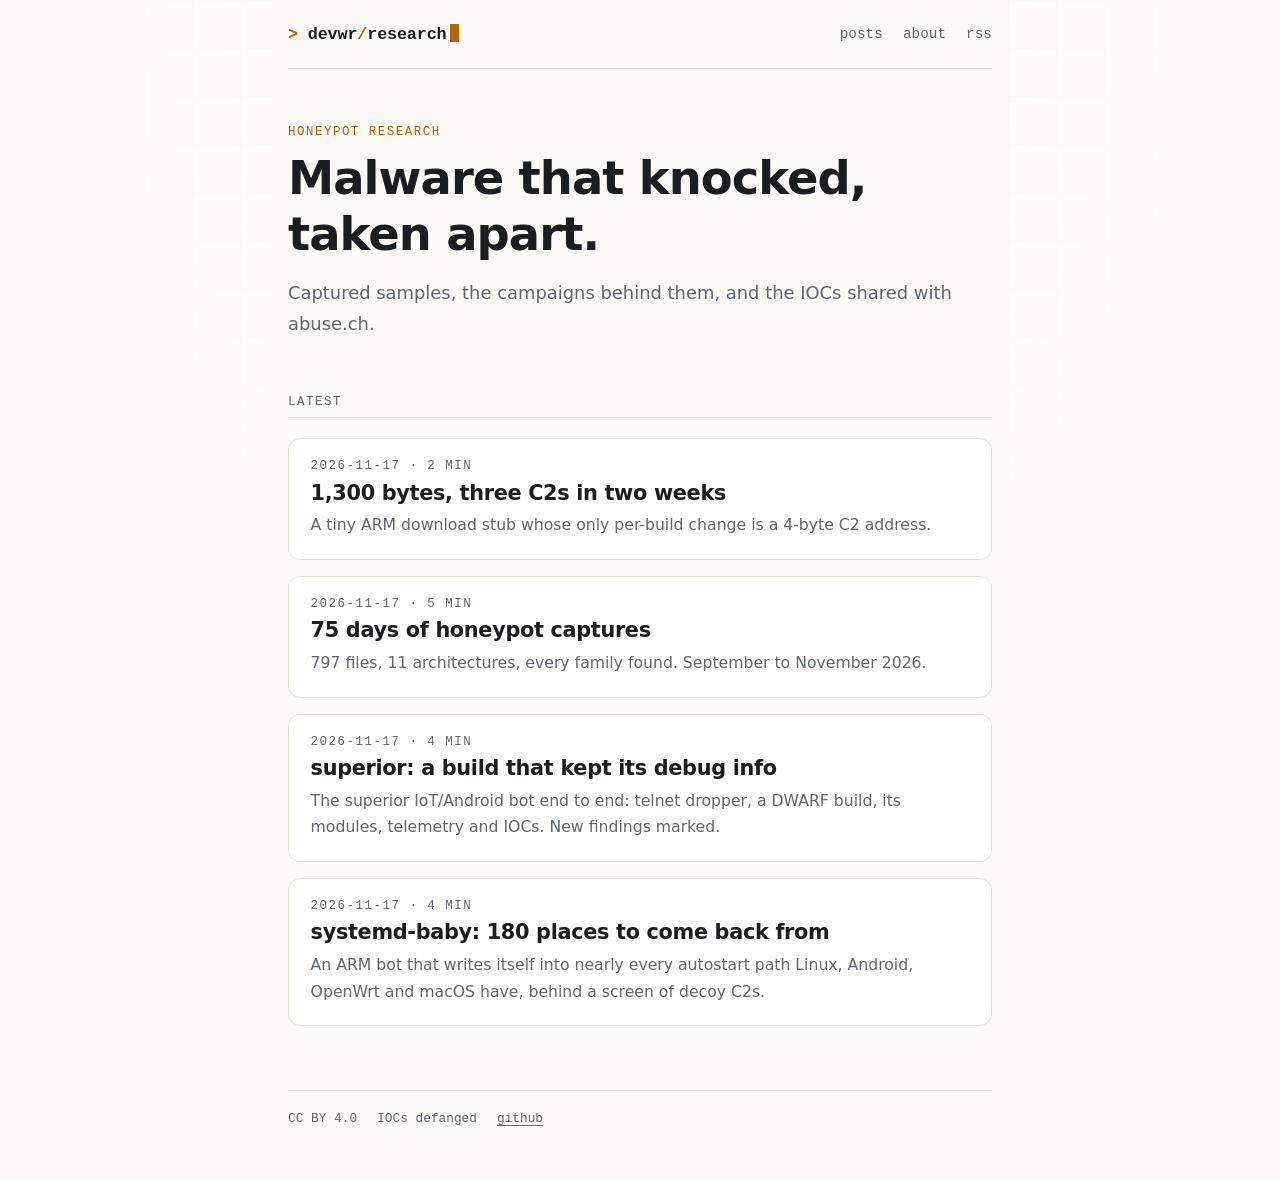
==== index.html @ f3afcae4 "Publish 2026-11-17" ====
<!doctype html><html lang=en><head><meta charset=utf-8><meta name=viewport content="width=device-width,initial-scale=1"><meta http-equiv=Content-Security-Policy content="default-src 'none'; style-src 'self'; img-src 'self'; base-uri 'none'; form-action 'none'"><meta name=referrer content="no-referrer"><meta name=color-scheme content="dark light"><title>devwr research</title><meta name=description content="Honeypot captures, taken apart."><link rel=icon href=/favicon.svg type=image/svg+xml><link rel=stylesheet href=/css/site.min.800e7db0e15e0039b1f2920bc095db8e3c00b5fc081d60bb5a88231009c711d7.css integrity="sha256-gA59sOFeADmx8pILwJXbjjwAtfwIHWC7WogjEAnHEdc="><link rel=alternate type=application/rss+xml href=/index.xml title="devwr research"><meta name=generator content="Hugo 0.170.1"></head><body><header class=site><a class=brand href=/><span class=prompt>></span> devwr<span class=slash>/</span>research<span class=cursor aria-hidden=true></span></a><nav><a href=/posts/>posts</a><a href=/about/>about</a><a href=/index.xml>rss</a></nav></header><main><section class=hero><p class=kicker>honeypot research</p><h1>Malware that knocked, taken apart.</h1><p class=lede>Captured samples, the campaigns behind them, and the IOCs shared with abuse.ch.</p></section><h2 class=section-label>Latest</h2><ol class=cards><li><a class=card href=/posts/2026-11-1300-byte-arm-stub/><span class=meta><time datetime=2026-11-17>2026-11-17</time> · 2 min</span>
<span class=card-title>1,300 bytes, three C2s in two weeks</span>
<span class=card-desc>A tiny ARM download stub whose only per-build change is a 4-byte C2 address.</span></a></li><li><a class=card href=/posts/2026-11-75-days-of-honeypot-captures/><span class=meta><time datetime=2026-11-17>2026-11-17</time> · 5 min</span>
<span class=card-title>75 days of honeypot captures</span>
<span class=card-desc>797 files, 11 architectures, every family found. September to November 2026.</span></a></li><li><a class=card href=/posts/2026-11-superior-debug-build/><span class=meta><time datetime=2026-11-17>2026-11-17</time> · 4 min</span>
<span class=card-title>superior: a build that kept its debug info</span>
<span class=card-desc>The superior IoT/Android bot end to end: telnet dropper, a DWARF build, its modules, telemetry and IOCs. New findings marked.</span></a></li><li><a class=card href=/posts/2026-11-systemd-baby/><span class=meta><time datetime=2026-11-17>2026-11-17</time> · 4 min</span>
<span class=card-title>systemd-baby: 180 places to come back from</span>
<span class=card-desc>An ARM bot that writes itself into nearly every autostart path Linux, Android, OpenWrt and macOS have, behind a screen of decoy C2s.</span></a></li></ol></main><footer class=site><span>CC BY 4.0</span><span>IOCs defanged</span><a href=https://github.com/ChrisSewell>github</a></footer></body></html>
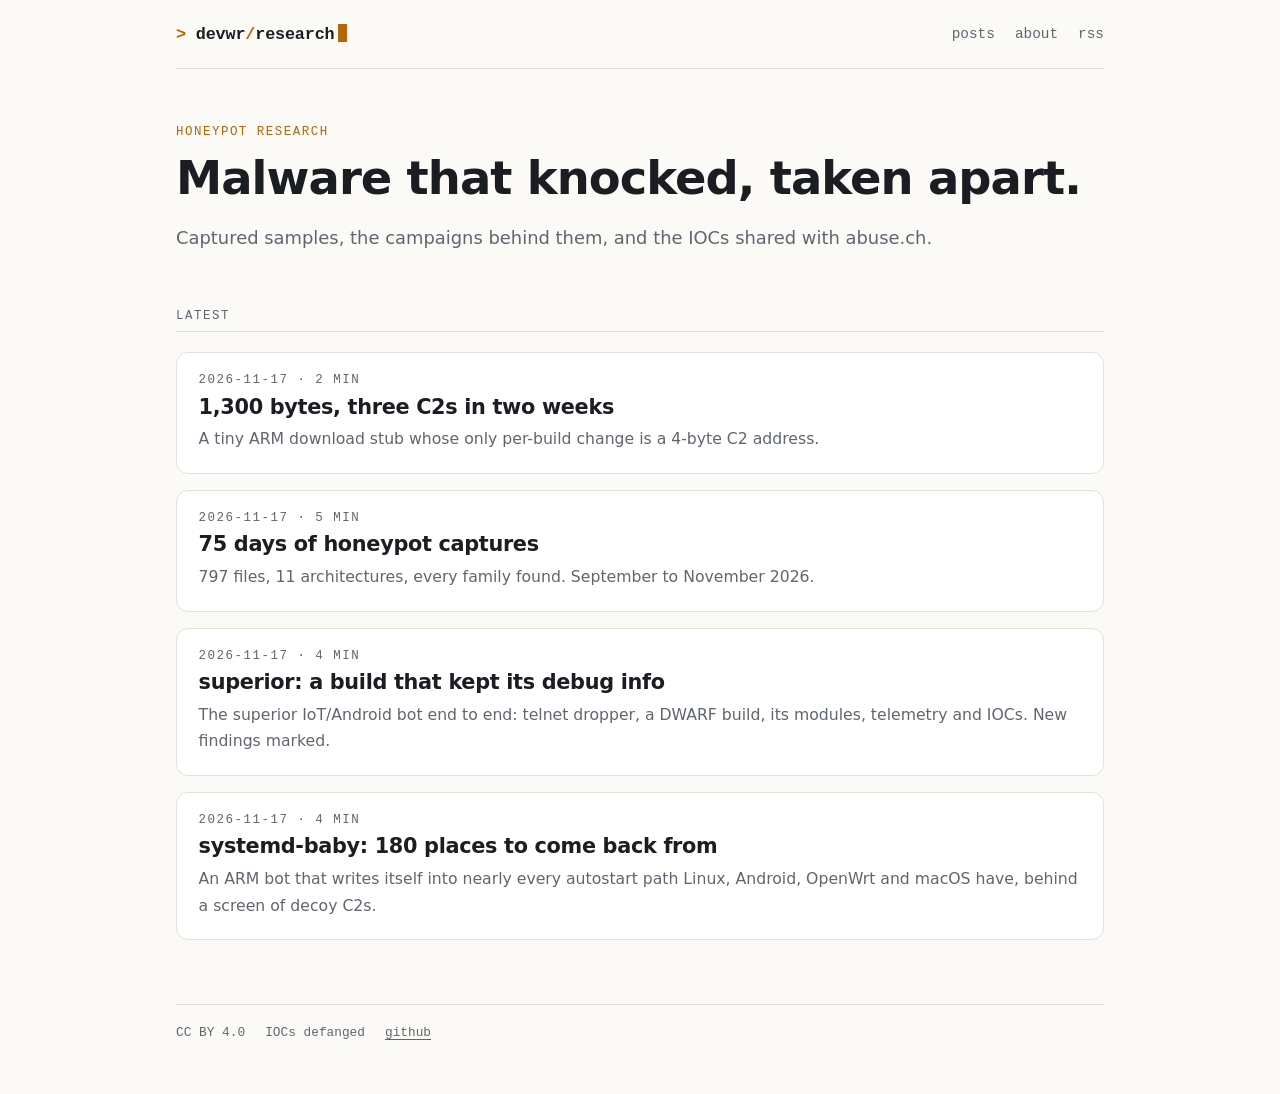
==== commit 8fe3824d: "Publish 2026-11-17" ====
--- a/index.html
+++ b/index.html
@@ -1,4 +1,4 @@
-<!doctype html><html lang=en><head><meta charset=utf-8><meta name=viewport content="width=device-width,initial-scale=1"><meta http-equiv=Content-Security-Policy content="default-src 'none'; style-src 'self'; img-src 'self'; base-uri 'none'; form-action 'none'"><meta name=referrer content="no-referrer"><meta name=color-scheme content="dark light"><title>devwr research</title><meta name=description content="Honeypot captures, taken apart."><link rel=icon href=/favicon.svg type=image/svg+xml><link rel=stylesheet href=/css/site.min.800e7db0e15e0039b1f2920bc095db8e3c00b5fc081d60bb5a88231009c711d7.css integrity="sha256-gA59sOFeADmx8pILwJXbjjwAtfwIHWC7WogjEAnHEdc="><link rel=alternate type=application/rss+xml href=/index.xml title="devwr research"><meta name=generator content="Hugo 0.170.1"></head><body><header class=site><a class=brand href=/><span class=prompt>></span> devwr<span class=slash>/</span>research<span class=cursor aria-hidden=true></span></a><nav><a href=/posts/>posts</a><a href=/about/>about</a><a href=/index.xml>rss</a></nav></header><main><section class=hero><p class=kicker>honeypot research</p><h1>Malware that knocked, taken apart.</h1><p class=lede>Captured samples, the campaigns behind them, and the IOCs shared with abuse.ch.</p></section><h2 class=section-label>Latest</h2><ol class=cards><li><a class=card href=/posts/2026-11-1300-byte-arm-stub/><span class=meta><time datetime=2026-11-17>2026-11-17</time> · 2 min</span>
+<!doctype html><html lang=en><head><meta charset=utf-8><meta name=viewport content="width=device-width,initial-scale=1"><meta http-equiv=Content-Security-Policy content="default-src 'none'; style-src 'self'; img-src 'self'; base-uri 'none'; form-action 'none'"><meta name=referrer content="no-referrer"><meta name=color-scheme content="dark light"><title>devwr research</title><meta name=description content="Honeypot captures, taken apart."><link rel=icon href=/favicon.svg type=image/svg+xml><link rel=stylesheet href=/css/site.min.5a21e188ce408fb18a56f747e8a40370db2005ab02ca9218deb4fd24805f5be3.css integrity="sha256-WiHhiM5Aj7GKVvdH6KQDcNsgBasCypIY3rT9JIBfW+M="><link rel=alternate type=application/rss+xml href=/index.xml title="devwr research"><meta name=generator content="Hugo 0.170.1"></head><body><header class=site><a class=brand href=/><span class=prompt>></span> devwr<span class=slash>/</span>research<span class=cursor aria-hidden=true></span></a><nav><a href=/posts/>posts</a><a href=/about/>about</a><a href=/index.xml>rss</a></nav></header><main><section class=hero><p class=kicker>honeypot research</p><h1>Malware that knocked, taken apart.</h1><p class=lede>Captured samples, the campaigns behind them, and the IOCs shared with abuse.ch.</p></section><h2 class=section-label>Latest</h2><ol class=cards><li><a class=card href=/posts/2026-11-1300-byte-arm-stub/><span class=meta><time datetime=2026-11-17>2026-11-17</time> · 2 min</span>
 <span class=card-title>1,300 bytes, three C2s in two weeks</span>
 <span class=card-desc>A tiny ARM download stub whose only per-build change is a 4-byte C2 address.</span></a></li><li><a class=card href=/posts/2026-11-75-days-of-honeypot-captures/><span class=meta><time datetime=2026-11-17>2026-11-17</time> · 5 min</span>
 <span class=card-title>75 days of honeypot captures</span>
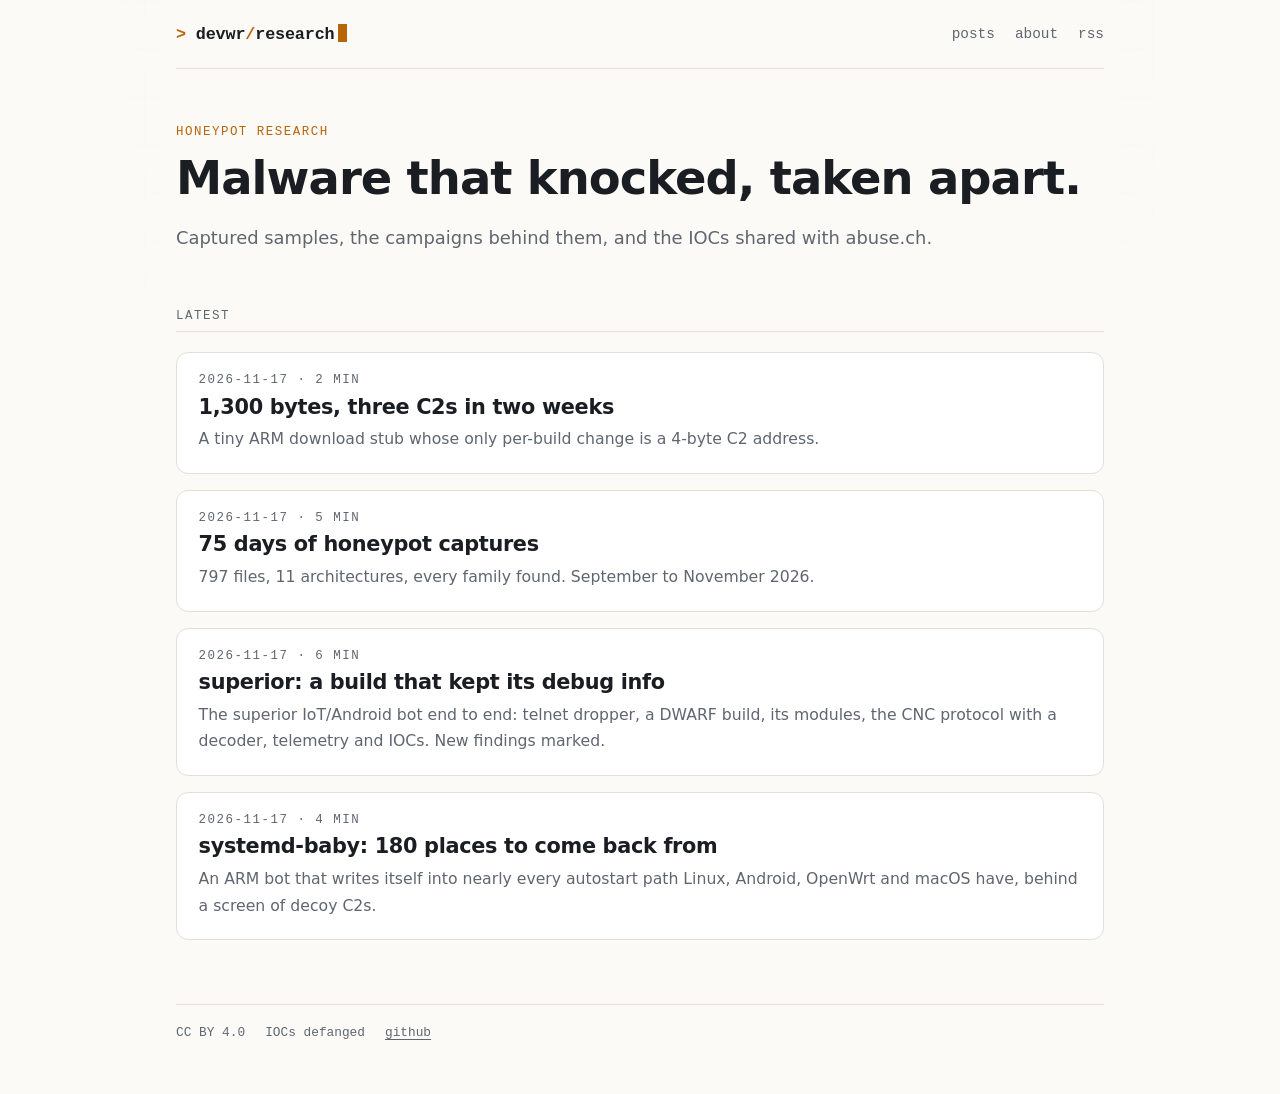
==== commit 49521c8c: "Publish 2026-11-17" ====
--- a/index.html
+++ b/index.html
@@ -2,8 +2,8 @@
 <span class=card-title>1,300 bytes, three C2s in two weeks</span>
 <span class=card-desc>A tiny ARM download stub whose only per-build change is a 4-byte C2 address.</span></a></li><li><a class=card href=/posts/2026-11-75-days-of-honeypot-captures/><span class=meta><time datetime=2026-11-17>2026-11-17</time> · 5 min</span>
 <span class=card-title>75 days of honeypot captures</span>
-<span class=card-desc>797 files, 11 architectures, every family found. September to November 2026.</span></a></li><li><a class=card href=/posts/2026-11-superior-debug-build/><span class=meta><time datetime=2026-11-17>2026-11-17</time> · 4 min</span>
+<span class=card-desc>797 files, 11 architectures, every family found. September to November 2026.</span></a></li><li><a class=card href=/posts/2026-11-superior-debug-build/><span class=meta><time datetime=2026-11-17>2026-11-17</time> · 6 min</span>
 <span class=card-title>superior: a build that kept its debug info</span>
-<span class=card-desc>The superior IoT/Android bot end to end: telnet dropper, a DWARF build, its modules, telemetry and IOCs. New findings marked.</span></a></li><li><a class=card href=/posts/2026-11-systemd-baby/><span class=meta><time datetime=2026-11-17>2026-11-17</time> · 4 min</span>
+<span class=card-desc>The superior IoT/Android bot end to end: telnet dropper, a DWARF build, its modules, the CNC protocol with a decoder, telemetry and IOCs. New findings marked.</span></a></li><li><a class=card href=/posts/2026-11-systemd-baby/><span class=meta><time datetime=2026-11-17>2026-11-17</time> · 4 min</span>
 <span class=card-title>systemd-baby: 180 places to come back from</span>
 <span class=card-desc>An ARM bot that writes itself into nearly every autostart path Linux, Android, OpenWrt and macOS have, behind a screen of decoy C2s.</span></a></li></ol></main><footer class=site><span>CC BY 4.0</span><span>IOCs defanged</span><a href=https://github.com/ChrisSewell>github</a></footer></body></html>
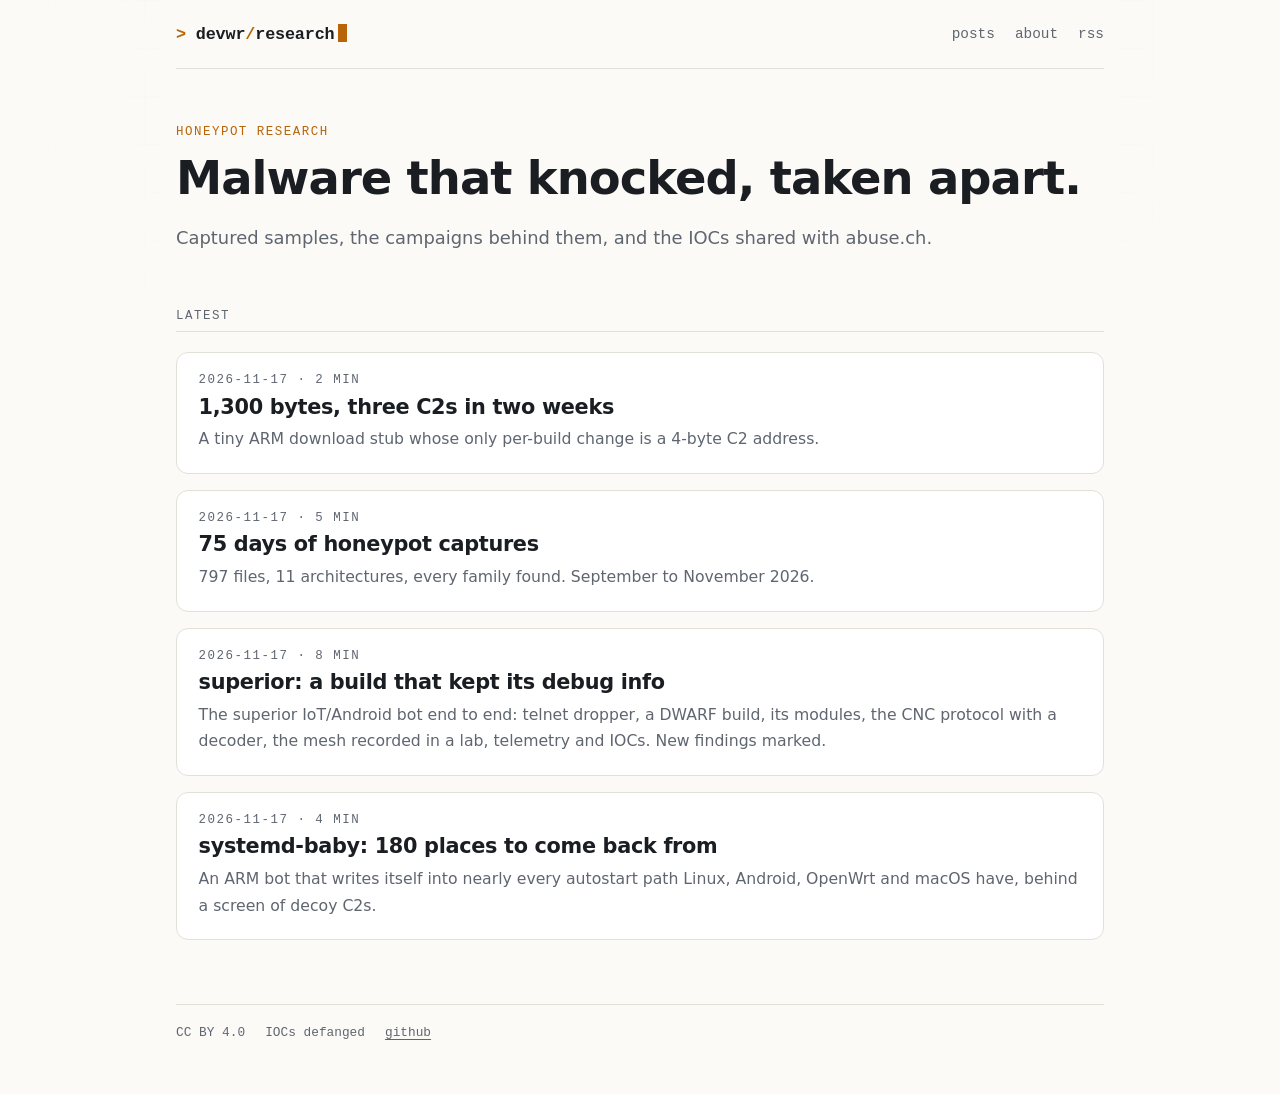
==== commit 47cf818b: "Publish 2026-11-17" ====
--- a/index.html
+++ b/index.html
@@ -2,8 +2,8 @@
 <span class=card-title>1,300 bytes, three C2s in two weeks</span>
 <span class=card-desc>A tiny ARM download stub whose only per-build change is a 4-byte C2 address.</span></a></li><li><a class=card href=/posts/2026-11-75-days-of-honeypot-captures/><span class=meta><time datetime=2026-11-17>2026-11-17</time> · 5 min</span>
 <span class=card-title>75 days of honeypot captures</span>
-<span class=card-desc>797 files, 11 architectures, every family found. September to November 2026.</span></a></li><li><a class=card href=/posts/2026-11-superior-debug-build/><span class=meta><time datetime=2026-11-17>2026-11-17</time> · 6 min</span>
+<span class=card-desc>797 files, 11 architectures, every family found. September to November 2026.</span></a></li><li><a class=card href=/posts/2026-11-superior-debug-build/><span class=meta><time datetime=2026-11-17>2026-11-17</time> · 8 min</span>
 <span class=card-title>superior: a build that kept its debug info</span>
-<span class=card-desc>The superior IoT/Android bot end to end: telnet dropper, a DWARF build, its modules, the CNC protocol with a decoder, telemetry and IOCs. New findings marked.</span></a></li><li><a class=card href=/posts/2026-11-systemd-baby/><span class=meta><time datetime=2026-11-17>2026-11-17</time> · 4 min</span>
+<span class=card-desc>The superior IoT/Android bot end to end: telnet dropper, a DWARF build, its modules, the CNC protocol with a decoder, the mesh recorded in a lab, telemetry and IOCs. New findings marked.</span></a></li><li><a class=card href=/posts/2026-11-systemd-baby/><span class=meta><time datetime=2026-11-17>2026-11-17</time> · 4 min</span>
 <span class=card-title>systemd-baby: 180 places to come back from</span>
 <span class=card-desc>An ARM bot that writes itself into nearly every autostart path Linux, Android, OpenWrt and macOS have, behind a screen of decoy C2s.</span></a></li></ol></main><footer class=site><span>CC BY 4.0</span><span>IOCs defanged</span><a href=https://github.com/ChrisSewell>github</a></footer></body></html>
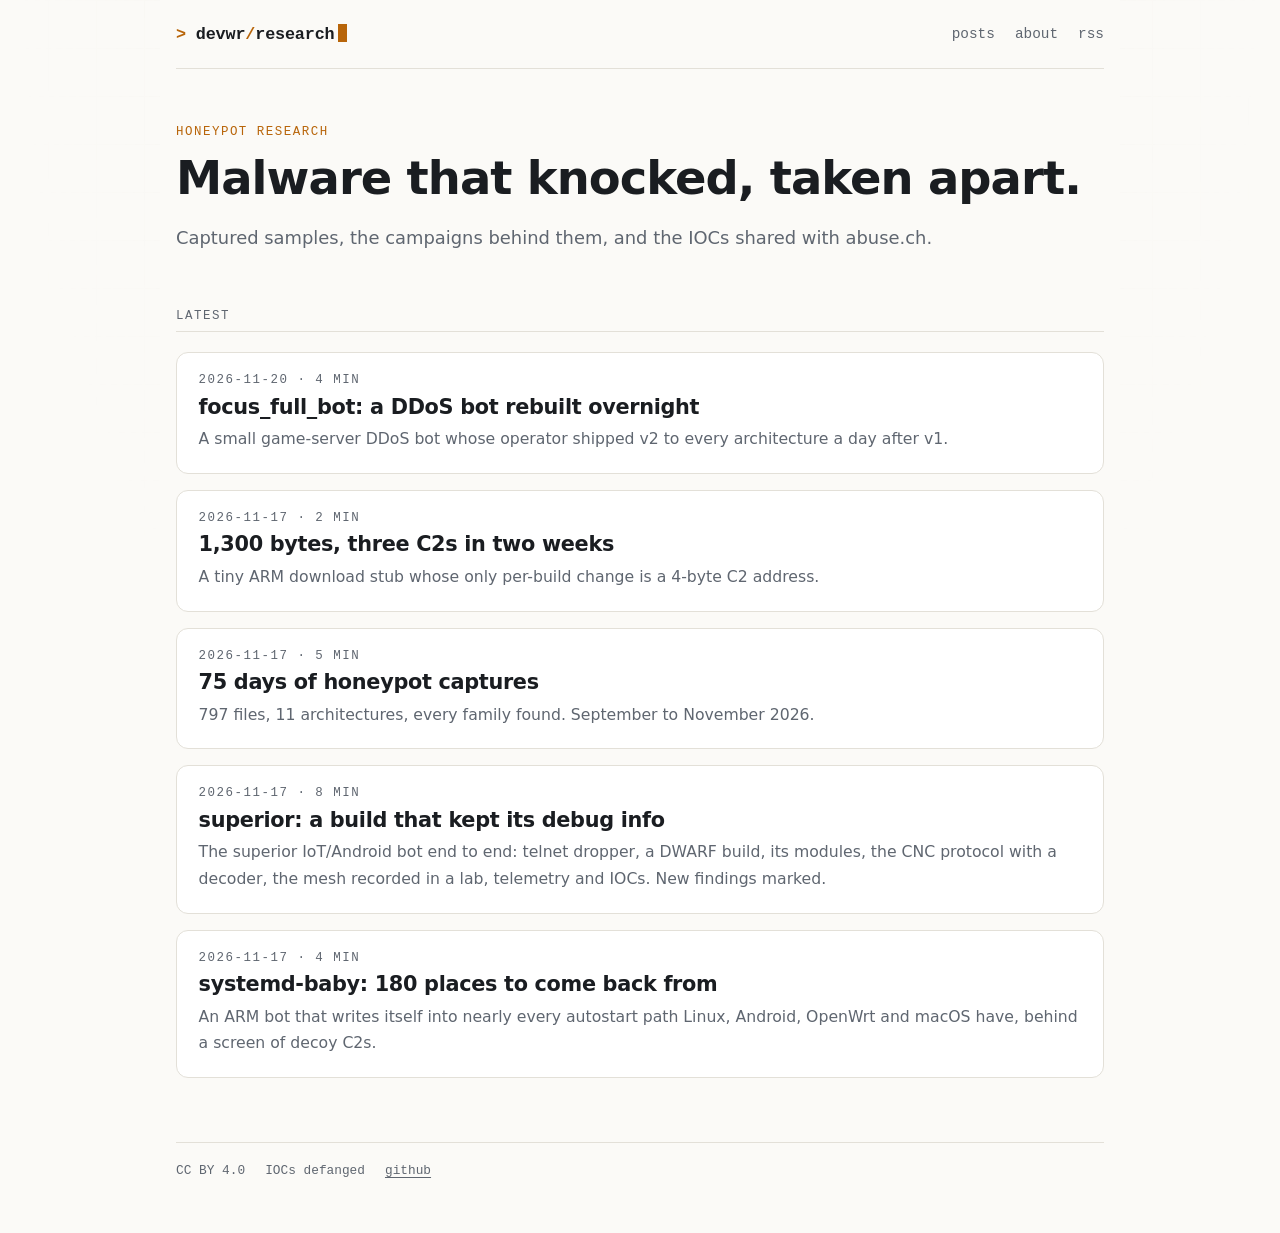
==== commit 24840c1a: "Publish 2026-11-20" ====
--- a/index.html
+++ b/index.html
@@ -1,4 +1,6 @@
-<!doctype html><html lang=en><head><meta charset=utf-8><meta name=viewport content="width=device-width,initial-scale=1"><meta http-equiv=Content-Security-Policy content="default-src 'none'; style-src 'self'; img-src 'self'; base-uri 'none'; form-action 'none'"><meta name=referrer content="no-referrer"><meta name=color-scheme content="dark light"><title>devwr research</title><meta name=description content="Honeypot captures, taken apart."><link rel=icon href=/favicon.svg type=image/svg+xml><link rel=stylesheet href=/css/site.min.5a21e188ce408fb18a56f747e8a40370db2005ab02ca9218deb4fd24805f5be3.css integrity="sha256-WiHhiM5Aj7GKVvdH6KQDcNsgBasCypIY3rT9JIBfW+M="><link rel=alternate type=application/rss+xml href=/index.xml title="devwr research"><meta name=generator content="Hugo 0.170.1"></head><body><header class=site><a class=brand href=/><span class=prompt>></span> devwr<span class=slash>/</span>research<span class=cursor aria-hidden=true></span></a><nav><a href=/posts/>posts</a><a href=/about/>about</a><a href=/index.xml>rss</a></nav></header><main><section class=hero><p class=kicker>honeypot research</p><h1>Malware that knocked, taken apart.</h1><p class=lede>Captured samples, the campaigns behind them, and the IOCs shared with abuse.ch.</p></section><h2 class=section-label>Latest</h2><ol class=cards><li><a class=card href=/posts/2026-11-1300-byte-arm-stub/><span class=meta><time datetime=2026-11-17>2026-11-17</time> · 2 min</span>
+<!doctype html><html lang=en><head><meta charset=utf-8><meta name=viewport content="width=device-width,initial-scale=1"><meta http-equiv=Content-Security-Policy content="default-src 'none'; style-src 'self'; img-src 'self'; base-uri 'none'; form-action 'none'"><meta name=referrer content="no-referrer"><meta name=color-scheme content="dark light"><title>devwr research</title><meta name=description content="Honeypot captures, taken apart."><link rel=icon href=/favicon.svg type=image/svg+xml><link rel=stylesheet href=/css/site.min.5a21e188ce408fb18a56f747e8a40370db2005ab02ca9218deb4fd24805f5be3.css integrity="sha256-WiHhiM5Aj7GKVvdH6KQDcNsgBasCypIY3rT9JIBfW+M="><link rel=alternate type=application/rss+xml href=/index.xml title="devwr research"><meta name=generator content="Hugo 0.170.1"></head><body><header class=site><a class=brand href=/><span class=prompt>></span> devwr<span class=slash>/</span>research<span class=cursor aria-hidden=true></span></a><nav><a href=/posts/>posts</a><a href=/about/>about</a><a href=/index.xml>rss</a></nav></header><main><section class=hero><p class=kicker>honeypot research</p><h1>Malware that knocked, taken apart.</h1><p class=lede>Captured samples, the campaigns behind them, and the IOCs shared with abuse.ch.</p></section><h2 class=section-label>Latest</h2><ol class=cards><li><a class=card href=/posts/2026-11-focus-full-bot/><span class=meta><time datetime=2026-11-20>2026-11-20</time> · 4 min</span>
+<span class=card-title>focus_full_bot: a DDoS bot rebuilt overnight</span>
+<span class=card-desc>A small game-server DDoS bot whose operator shipped v2 to every architecture a day after v1.</span></a></li><li><a class=card href=/posts/2026-11-1300-byte-arm-stub/><span class=meta><time datetime=2026-11-17>2026-11-17</time> · 2 min</span>
 <span class=card-title>1,300 bytes, three C2s in two weeks</span>
 <span class=card-desc>A tiny ARM download stub whose only per-build change is a 4-byte C2 address.</span></a></li><li><a class=card href=/posts/2026-11-75-days-of-honeypot-captures/><span class=meta><time datetime=2026-11-17>2026-11-17</time> · 5 min</span>
 <span class=card-title>75 days of honeypot captures</span>
